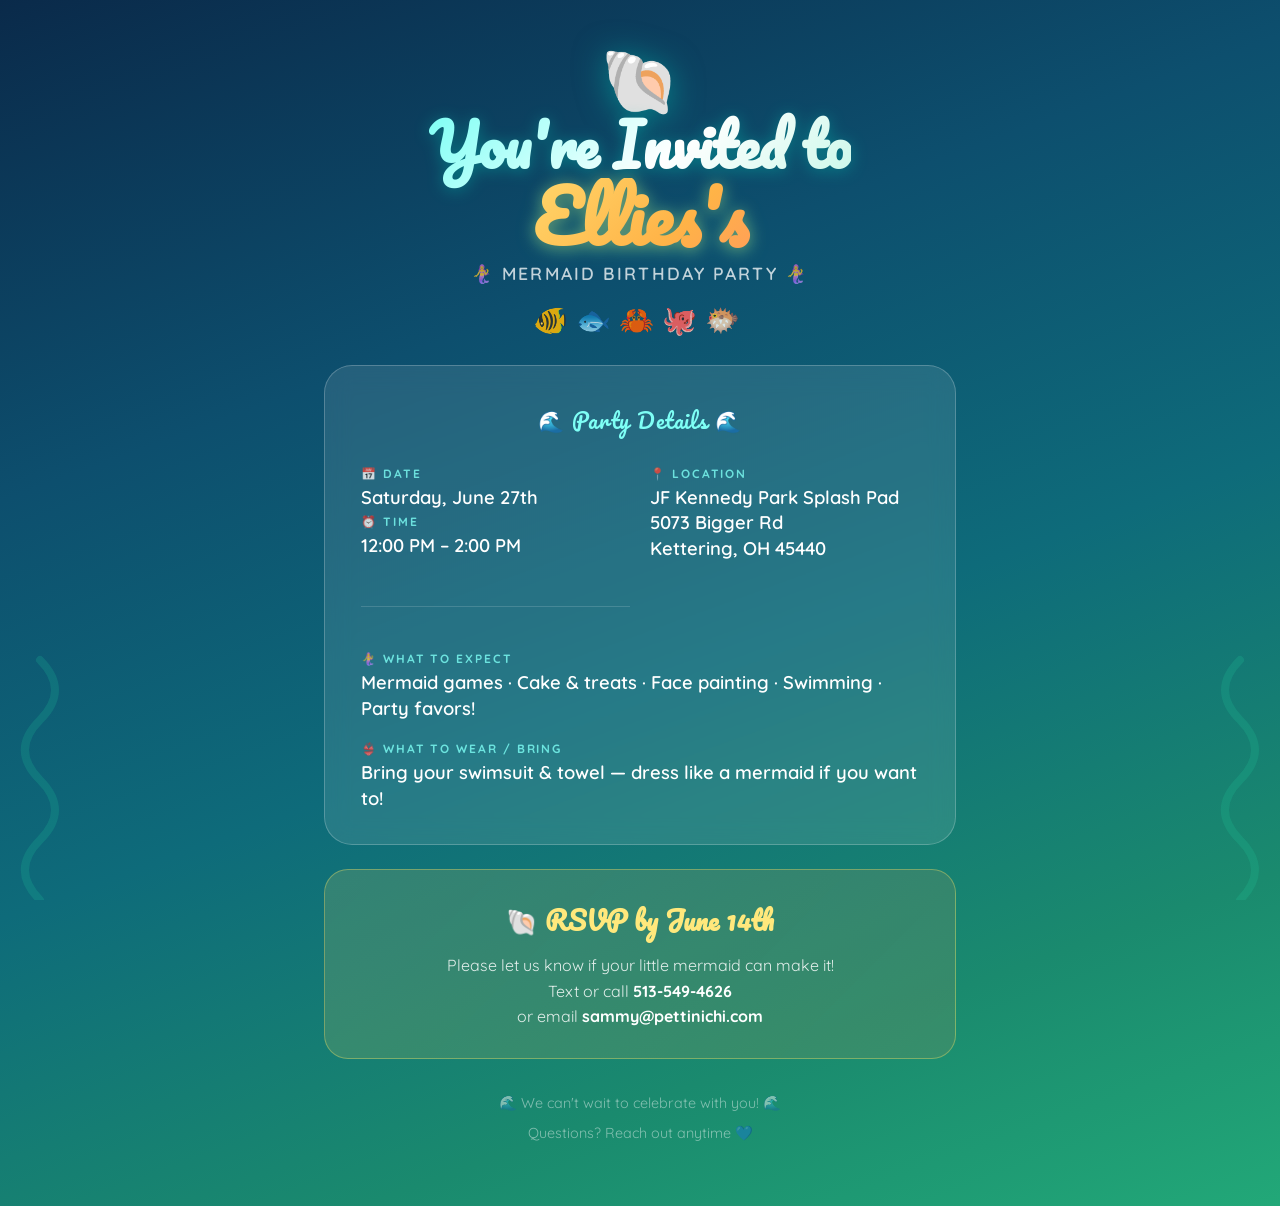
==== ellie/index.html @ 318a9c76 "adding ellie" ====
<!DOCTYPE html>
<html lang="en">

<head>
  <meta charset="UTF-8">
  <meta name="viewport" content="width=device-width, initial-scale=1.0">
  <title>🐚 Birthday Party Invitation</title>
  <link href="https://fonts.googleapis.com/css2?family=Pacifico&family=Quicksand:wght@400;500;600;700&display=swap"
    rel="stylesheet">
  <style>
    *,
    *::before,
    *::after {
      box-sizing: border-box;
      margin: 0;
      padding: 0;
    }

    body {
      font-family: 'Quicksand', sans-serif;
      min-height: 100vh;
      background: linear-gradient(160deg, #0a2a4a 0%, #0d4f6e 30%, #0e6b7a 55%, #1a8a6e 80%, #22a878 100%);
      overflow-x: hidden;
      color: #fff;
    }

    /* Bubbles */
    .bubbles {
      position: fixed;
      top: 0;
      left: 0;
      width: 100%;
      height: 100%;
      pointer-events: none;
      z-index: 0;
      overflow: hidden;
    }

    .bubble {
      position: absolute;
      bottom: -80px;
      border-radius: 50%;
      background: rgba(255, 255, 255, 0.08);
      border: 1px solid rgba(255, 255, 255, 0.15);
      animation: rise linear infinite;
    }

    @keyframes rise {
      0% {
        transform: translateY(0) scale(1);
        opacity: 0.7;
      }

      100% {
        transform: translateY(-110vh) scale(1.2);
        opacity: 0;
      }
    }

    /* Waves */
    .wave-top {
      position: fixed;
      top: 0;
      left: 0;
      width: 100%;
      z-index: 0;
      opacity: 0.12;
    }

    .wave-bottom {
      position: fixed;
      bottom: 0;
      left: 0;
      width: 100%;
      z-index: 0;
      opacity: 0.12;
    }

    /* Layout */
    .page {
      position: relative;
      z-index: 1;
      max-width: 680px;
      margin: 0 auto;
      padding: 40px 24px 60px;
      display: flex;
      flex-direction: column;
      align-items: center;
      gap: 0;
    }

    /* Shell header */
    .shell-icon {
      font-size: 64px;
      animation: bob 3s ease-in-out infinite;
      filter: drop-shadow(0 4px 16px rgba(0, 200, 180, 0.5));
      margin-bottom: -8px;
    }

    @keyframes bob {

      0%,
      100% {
        transform: translateY(0);
      }

      50% {
        transform: translateY(-12px);
      }
    }

    /* Title */
    .title-block {
      text-align: center;
      margin-bottom: 10px;
    }

    .title-block h1 {
      font-family: 'Pacifico', cursive;
      font-size: clamp(2.4rem, 8vw, 3.6rem);
      line-height: 1.15;
      background: linear-gradient(135deg, #7efff5 0%, #ffffff 50%, #b8f5e2 100%);
      -webkit-background-clip: text;
      -webkit-text-fill-color: transparent;
      background-clip: text;
      filter: drop-shadow(0 2px 8px rgba(0, 200, 180, 0.4));
    }

    .title-block .name {
      font-family: 'Pacifico', cursive;
      font-size: clamp(2.8rem, 10vw, 4.4rem);
      background: linear-gradient(135deg, #ffe87c 0%, #ffb347 60%, #ff8c69 100%);
      -webkit-background-clip: text;
      -webkit-text-fill-color: transparent;
      background-clip: text;
      filter: drop-shadow(0 2px 8px rgba(255, 200, 80, 0.4));
      display: block;
      line-height: 1.1;
    }

    .title-block .subtitle {
      font-size: 1.1rem;
      font-weight: 600;
      color: rgba(255, 255, 255, 0.75);
      letter-spacing: 0.12em;
      text-transform: uppercase;
      margin-top: 6px;
    }

    /* Fish row */
    .fish-row {
      font-size: 28px;
      letter-spacing: 8px;
      opacity: 0.85;
      margin: 8px 0 28px;
      animation: swim 4s ease-in-out infinite;
    }

    @keyframes swim {

      0%,
      100% {
        letter-spacing: 8px;
      }

      50% {
        letter-spacing: 14px;
      }
    }

    /* Info card */
    .card {
      width: 100%;
      background: rgba(255, 255, 255, 0.1);
      backdrop-filter: blur(12px);
      -webkit-backdrop-filter: blur(12px);
      border: 1px solid rgba(255, 255, 255, 0.22);
      border-radius: 28px;
      padding: 36px 36px 32px;
      margin-bottom: 24px;
    }

    .card-title {
      font-family: 'Pacifico', cursive;
      font-size: 1.3rem;
      color: #7efff5;
      text-align: center;
      margin-bottom: 28px;
      letter-spacing: 0.04em;
    }

    .info-grid {
      display: grid;
      grid-template-columns: 1fr 1fr;
      gap: 20px;
    }

    .info-item {
      display: flex;
      flex-direction: column;
      gap: 4px;
    }

    .info-item.full {
      grid-column: 1 / -1;
    }

    .info-label {
      font-size: 0.75rem;
      font-weight: 700;
      letter-spacing: 0.16em;
      text-transform: uppercase;
      color: rgba(126, 255, 245, 0.8);
    }

    .info-value {
      font-size: 1.15rem;
      font-weight: 600;
      color: #fff;
      line-height: 1.4;
    }

    .info-emoji {
      font-size: 1.3rem;
      margin-bottom: 4px;
    }

    /* Divider */
    .divider {
      width: 100%;
      border: none;
      border-top: 1px solid rgba(255, 255, 255, 0.15);
      margin: 24px 0;
    }

    /* RSVP */
    .rsvp-card {
      width: 100%;
      background: linear-gradient(135deg, rgba(255, 232, 100, 0.15), rgba(255, 140, 80, 0.12));
      border: 1px solid rgba(255, 232, 100, 0.35);
      border-radius: 24px;
      padding: 28px 32px;
      text-align: center;
      margin-bottom: 32px;
    }

    .rsvp-card h2 {
      font-family: 'Pacifico', cursive;
      font-size: 1.6rem;
      color: #ffe87c;
      margin-bottom: 10px;
    }

    .rsvp-card p {
      font-size: 1rem;
      color: rgba(255, 255, 255, 0.85);
      line-height: 1.6;
    }

    .rsvp-detail {
      font-weight: 700;
      color: #fff;
    }

    /* Footer */
    .footer {
      font-size: 0.9rem;
      color: rgba(255, 255, 255, 0.45);
      text-align: center;
      line-height: 1.7;
    }

    /* Seaweed decorations */
    .seaweed {
      position: fixed;
      bottom: 0;
      z-index: 0;
      opacity: 0.18;
      animation: sway 5s ease-in-out infinite;
    }

    .seaweed.left {
      left: 0;
      transform-origin: bottom left;
    }

    .seaweed.right {
      right: 0;
      transform-origin: bottom right;
    }

    @keyframes sway {

      0%,
      100% {
        transform: rotate(0deg);
      }

      50% {
        transform: rotate(6deg);
      }
    }

    /* Stars/sparkles */
    .sparkle {
      position: fixed;
      pointer-events: none;
      z-index: 0;
      font-size: 18px;
      opacity: 0;
      animation: twinkle 3s ease-in-out infinite;
    }

    @keyframes twinkle {

      0%,
      100% {
        opacity: 0;
        transform: scale(0.5);
      }

      50% {
        opacity: 0.7;
        transform: scale(1);
      }
    }

    @media (max-width: 500px) {
      .card {
        padding: 24px 20px;
      }

      .info-grid {
        grid-template-columns: 1fr;
      }

      .info-item.full {
        grid-column: 1;
      }
    }
  </style>
</head>

<body>

  <!-- Animated bubbles -->
  <div class="bubbles" aria-hidden="true">
    <div class="bubble" style="left:8%;width:18px;height:18px;animation-duration:7s;animation-delay:0s;"></div>
    <div class="bubble" style="left:20%;width:10px;height:10px;animation-duration:9s;animation-delay:2s;"></div>
    <div class="bubble" style="left:35%;width:24px;height:24px;animation-duration:11s;animation-delay:1s;"></div>
    <div class="bubble" style="left:50%;width:14px;height:14px;animation-duration:8s;animation-delay:3s;"></div>
    <div class="bubble" style="left:65%;width:20px;height:20px;animation-duration:10s;animation-delay:0.5s;"></div>
    <div class="bubble" style="left:78%;width:12px;height:12px;animation-duration:6s;animation-delay:4s;"></div>
    <div class="bubble" style="left:90%;width:16px;height:16px;animation-duration:13s;animation-delay:1.5s;"></div>
    <div class="bubble" style="left:5%;width:28px;height:28px;animation-duration:15s;animation-delay:6s;"></div>
    <div class="bubble" style="left:55%;width:8px;height:8px;animation-duration:7s;animation-delay:5s;"></div>
  </div>

  <!-- Sparkles -->
  <div class="sparkle" style="top:12%;left:6%;animation-delay:0s;">✨</div>
  <div class="sparkle" style="top:25%;right:8%;animation-delay:1.5s;">⭐</div>
  <div class="sparkle" style="top:55%;left:4%;animation-delay:0.8s;">✨</div>
  <div class="sparkle" style="top:70%;right:5%;animation-delay:2s;">🌟</div>
  <div class="sparkle" style="top:40%;right:3%;animation-delay:1s;">✨</div>

  <!-- Seaweed -->
  <svg class="seaweed left" width="80" height="260" viewBox="0 0 80 260" fill="none" xmlns="http://www.w3.org/2000/svg">
    <path d="M40 260 Q10 230 40 200 Q70 170 40 140 Q10 110 40 80 Q70 50 40 20" stroke="#22d3a0" stroke-width="8"
      stroke-linecap="round" fill="none" />
  </svg>
  <svg class="seaweed right" width="80" height="260" viewBox="0 0 80 260" fill="none"
    xmlns="http://www.w3.org/2000/svg">
    <path d="M40 260 Q70 230 40 200 Q10 170 40 140 Q70 110 40 80 Q10 50 40 20" stroke="#22d3a0" stroke-width="8"
      stroke-linecap="round" fill="none" />
  </svg>

  <div class="page">

    <div class="shell-icon" aria-hidden="true">🐚</div>

    <div class="title-block">
      <h1>You're Invited to<br><span class="name"><!-- CHILD'S NAME -->Ellies's<!-- /CHILD'S NAME --></span>
      </h1>
      <div class="subtitle">🧜‍♀️ Mermaid Birthday Party 🧜‍♀️</div>
    </div>

    <div class="fish-row" aria-hidden="true">🐠🐟🦀🐙🐡</div>

    <!-- Party Details Card -->
    <div class="card">
      <div class="card-title">🌊 Party Details 🌊</div>
      <div class="info-grid">

        <div class="info-item">
          <!-- <div class="info-emoji">📅</div> -->
          <div class="info-label" style="display:inline-block;">📅 Date </div>
          <!-- EDIT DATE BELOW -->
          <div class="info-value" style="display:inline-block;"> Saturday, June 27th</div>
          <!-- </div>

        <div class="info-item"> -->
          <!-- <div class="info-emoji">⏰</div> -->
          <div class="info-label" style="display:inline-block;">⏰ Time</div>
          <!-- EDIT TIME BELOW -->
          <div class="info-value" style="display:inline-block;">12:00 PM – 2:00 PM</div>
        </div>

        <div class="info-item">
          <!-- <div class="info-emoji">📍</div> -->
          <div class="info-label">📍 Location</div>
          <!-- EDIT LOCATION BELOW -->
          <div class="info-value">JF Kennedy Park Splash Pad<br>5073 Bigger Rd<br>Kettering, OH 45440</div>
        </div>

        <hr class="divider">

        <div class="info-item full">
          <!-- <div class="info-emoji">🧜‍♀️</div> -->
          <div class="info-label">🧜‍♀️ What to Expect</div>
          <!-- EDIT ACTIVITIES BELOW -->
          <div class="info-value">Mermaid games · Cake & treats · Face painting · Swimming · Party favors!</div>
        </div>

        <div class="info-item full">
          <!-- <div class="info-emoji">👙<  /div> -->
          <div class="info-label">👙 What to Wear / Bring</div>
          <!-- EDIT ATTIRE BELOW -->
          <div class="info-value">Bring your swimsuit & towel — dress like a mermaid if you want to!</div>
        </div>

      </div>
    </div>

    <!-- RSVP Card -->
    <div class="rsvp-card">
      <h2>🐚 RSVP by June 14th</h2>
      <p>Please let us know if your little mermaid can make it!<br>
        <!-- EDIT RSVP CONTACT BELOW -->
        Text or call <span class="rsvp-detail">513-549-4626</span><br>
        or email <span class="rsvp-detail">sammy@pettinichi.com</span>
      </p>
    </div>

    <div class="footer">
      <p>🌊 We can't wait to celebrate with you! 🌊</p>
      <p style="margin-top:6px;">Questions? Reach out anytime 💙</p>
    </div>

  </div>

</body>

</html>
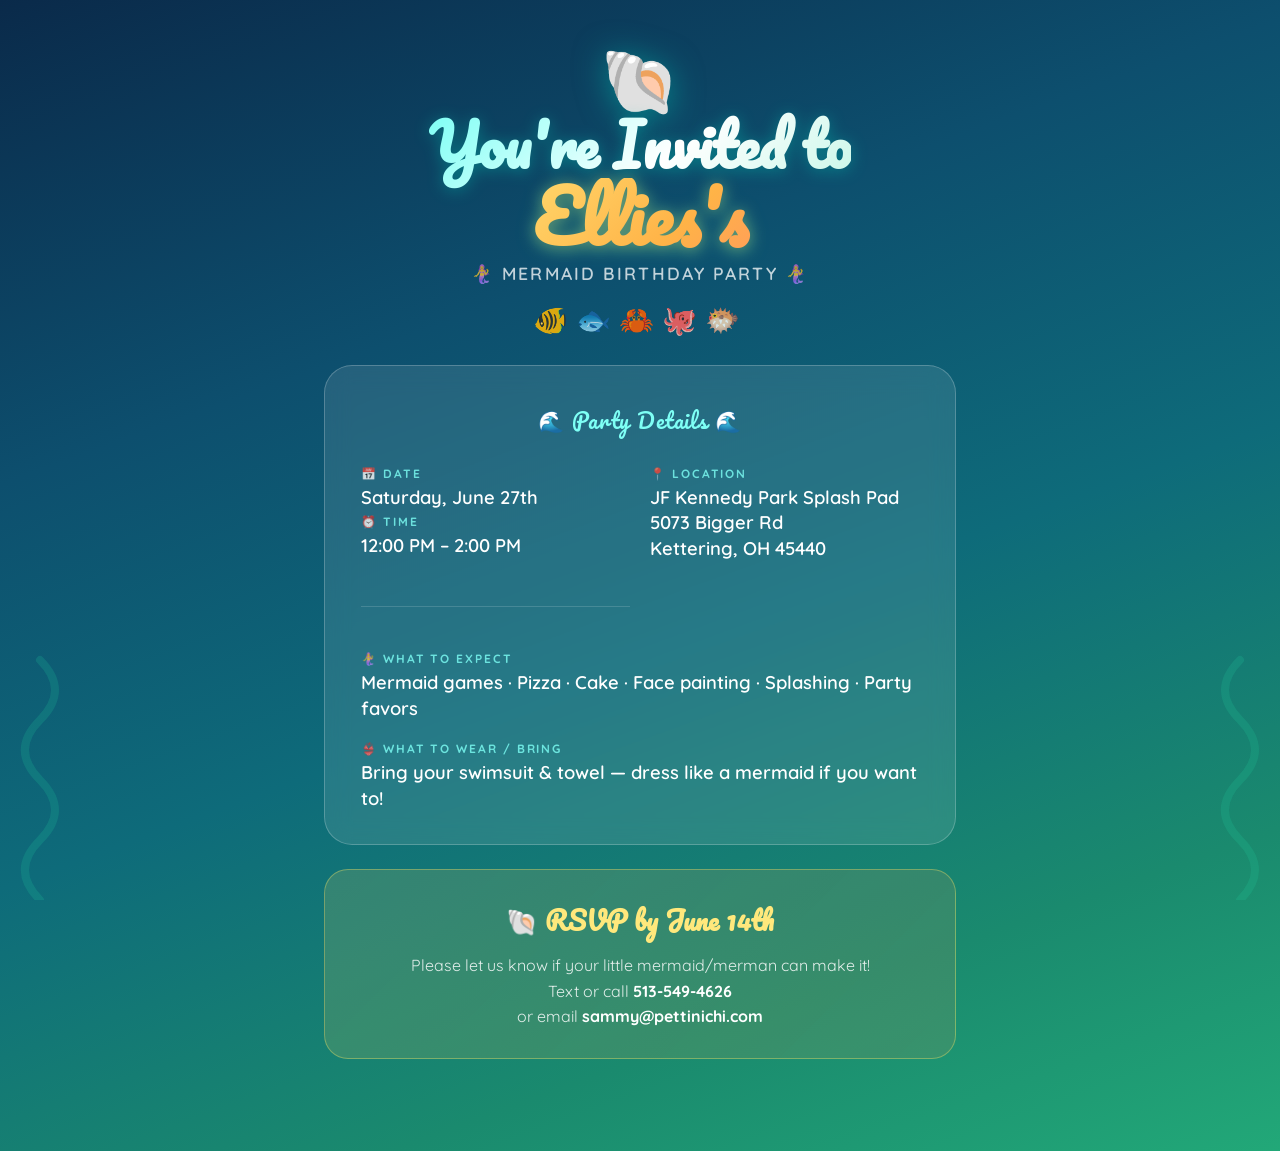
==== commit 50c81e72: "updates" ====
--- a/ellie/index.html
+++ b/ellie/index.html
@@ -418,7 +418,7 @@
           <!-- <div class="info-emoji">🧜‍♀️</div> -->
           <div class="info-label">🧜‍♀️ What to Expect</div>
           <!-- EDIT ACTIVITIES BELOW -->
-          <div class="info-value">Mermaid games · Cake & treats · Face painting · Swimming · Party favors!</div>
+          <div class="info-value">Mermaid games · Pizza · Cake · Face painting · Splashing · Party favors</div>
         </div>
 
         <div class="info-item full">
@@ -434,20 +434,13 @@
     <!-- RSVP Card -->
     <div class="rsvp-card">
       <h2>🐚 RSVP by June 14th</h2>
-      <p>Please let us know if your little mermaid can make it!<br>
+      <p>Please let us know if your little mermaid/merman can make it!<br>
         <!-- EDIT RSVP CONTACT BELOW -->
         Text or call <span class="rsvp-detail">513-549-4626</span><br>
         or email <span class="rsvp-detail">sammy@pettinichi.com</span>
       </p>
     </div>
-
-    <div class="footer">
-      <p>🌊 We can't wait to celebrate with you! 🌊</p>
-      <p style="margin-top:6px;">Questions? Reach out anytime 💙</p>
-    </div>
-
   </div>
-
 </body>
 
 </html>
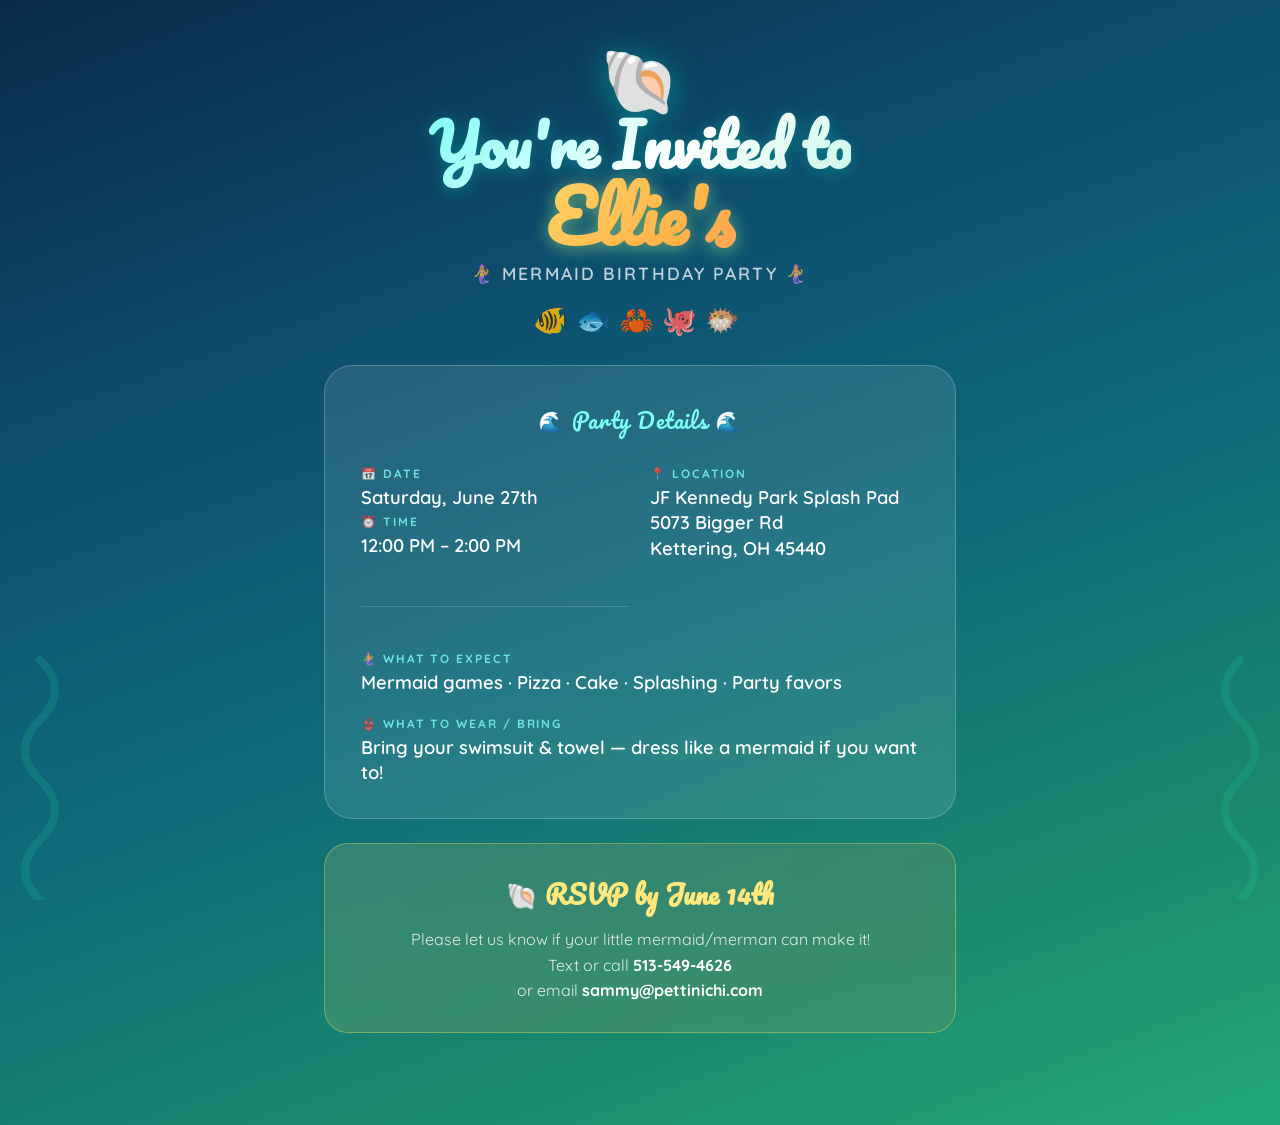
==== commit 8a7c6d83: "fixes" ====
--- a/ellie/index.html
+++ b/ellie/index.html
@@ -379,7 +379,7 @@
     <div class="shell-icon" aria-hidden="true">🐚</div>
 
     <div class="title-block">
-      <h1>You're Invited to<br><span class="name"><!-- CHILD'S NAME -->Ellies's<!-- /CHILD'S NAME --></span>
+      <h1>You're Invited to<br><span class="name"><!-- CHILD'S NAME -->Ellie's<!-- /CHILD'S NAME --></span>
       </h1>
       <div class="subtitle">🧜‍♀️ Mermaid Birthday Party 🧜‍♀️</div>
     </div>
@@ -418,7 +418,7 @@
           <!-- <div class="info-emoji">🧜‍♀️</div> -->
           <div class="info-label">🧜‍♀️ What to Expect</div>
           <!-- EDIT ACTIVITIES BELOW -->
-          <div class="info-value">Mermaid games · Pizza · Cake · Face painting · Splashing · Party favors</div>
+          <div class="info-value">Mermaid games · Pizza · Cake · Splashing · Party favors</div>
         </div>
 
         <div class="info-item full">
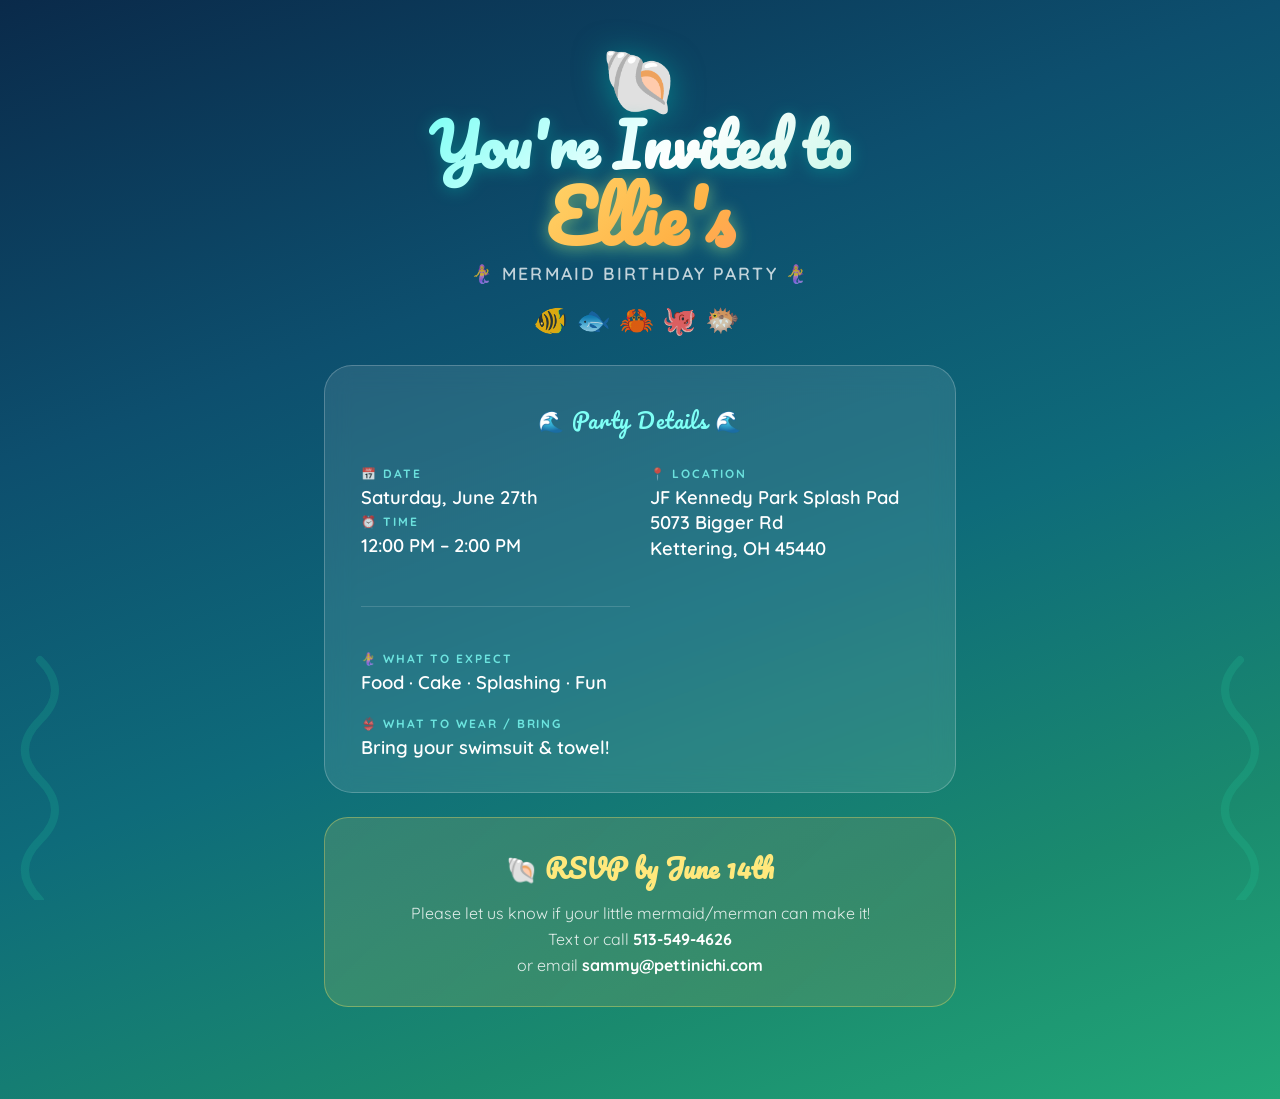
==== commit d6640a85: "cleanup" ====
--- a/ellie/index.html
+++ b/ellie/index.html
@@ -418,14 +418,14 @@
           <!-- <div class="info-emoji">🧜‍♀️</div> -->
           <div class="info-label">🧜‍♀️ What to Expect</div>
           <!-- EDIT ACTIVITIES BELOW -->
-          <div class="info-value">Mermaid games · Pizza · Cake · Splashing · Party favors</div>
+          <div class="info-value">Food · Cake · Splashing · Fun</div>
         </div>
 
         <div class="info-item full">
           <!-- <div class="info-emoji">👙<  /div> -->
           <div class="info-label">👙 What to Wear / Bring</div>
           <!-- EDIT ATTIRE BELOW -->
-          <div class="info-value">Bring your swimsuit & towel — dress like a mermaid if you want to!</div>
+          <div class="info-value">Bring your swimsuit & towel!</div>
         </div>
 
       </div>
